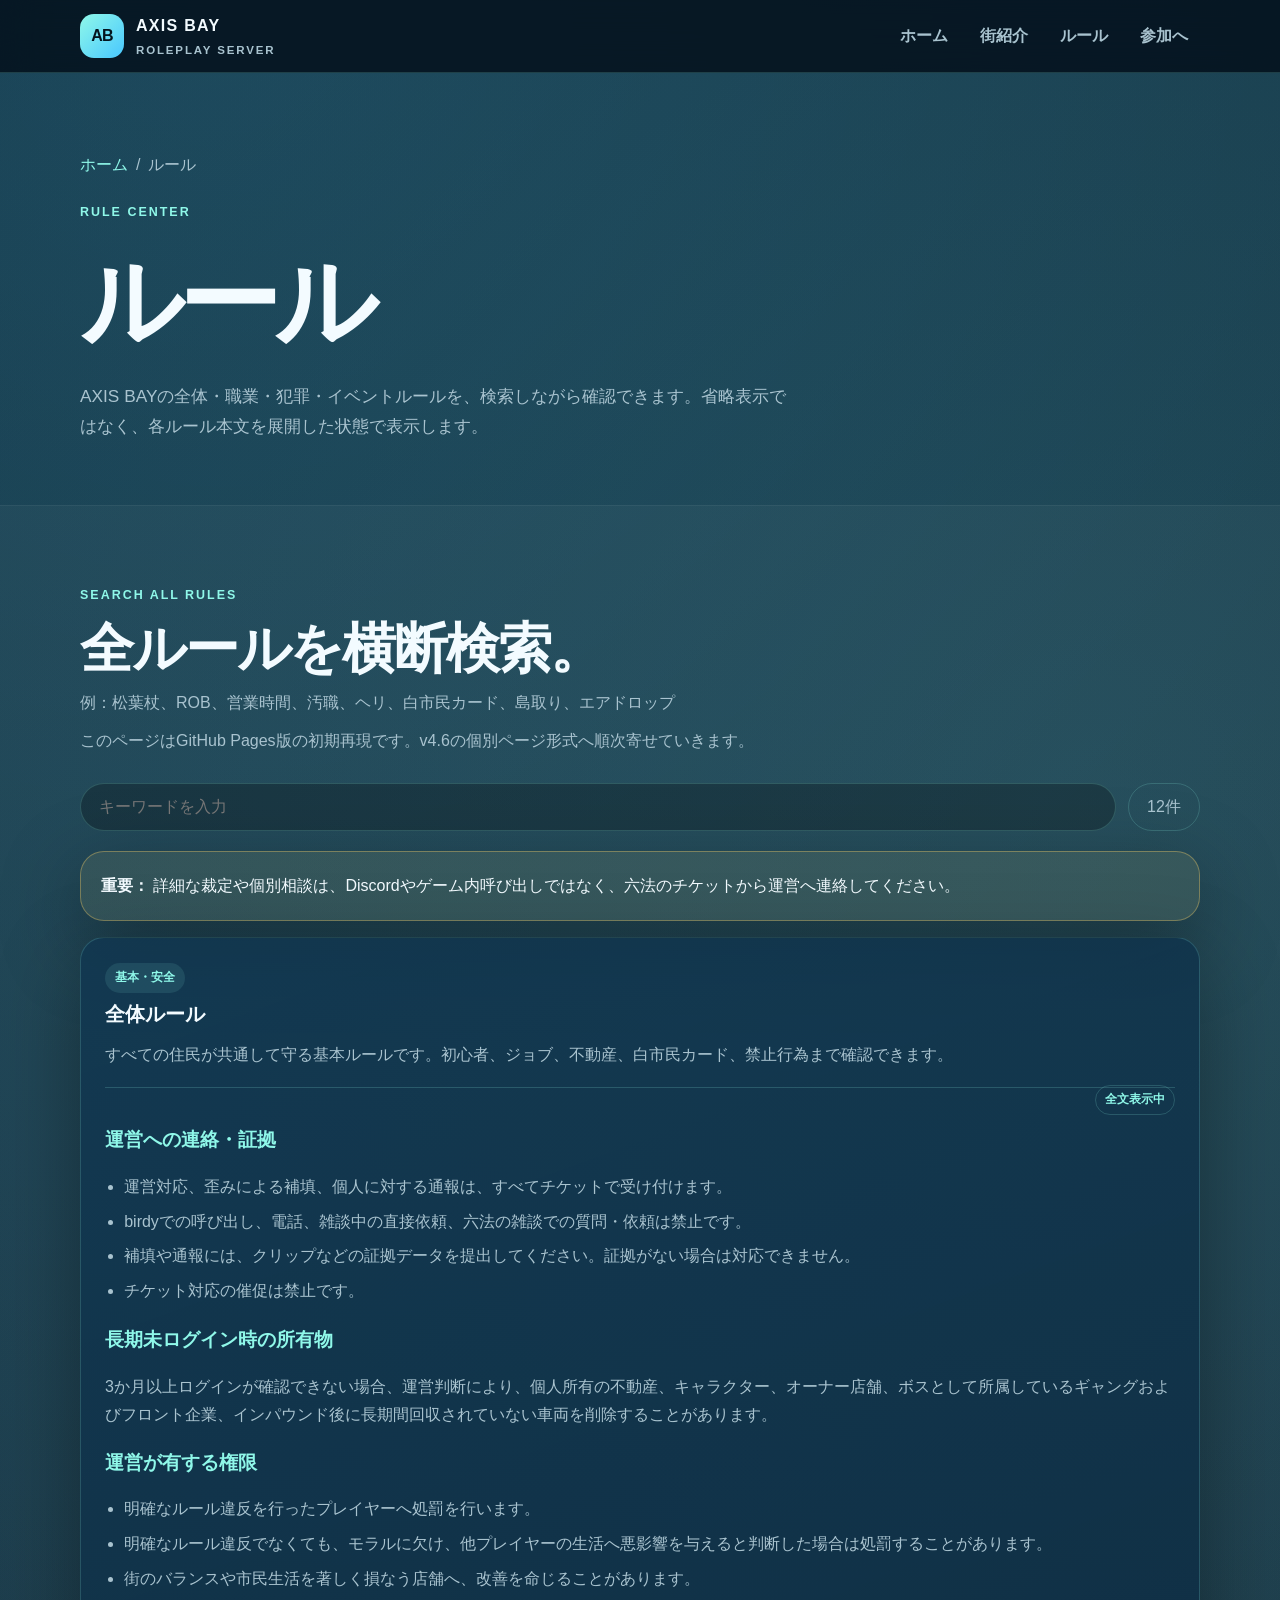
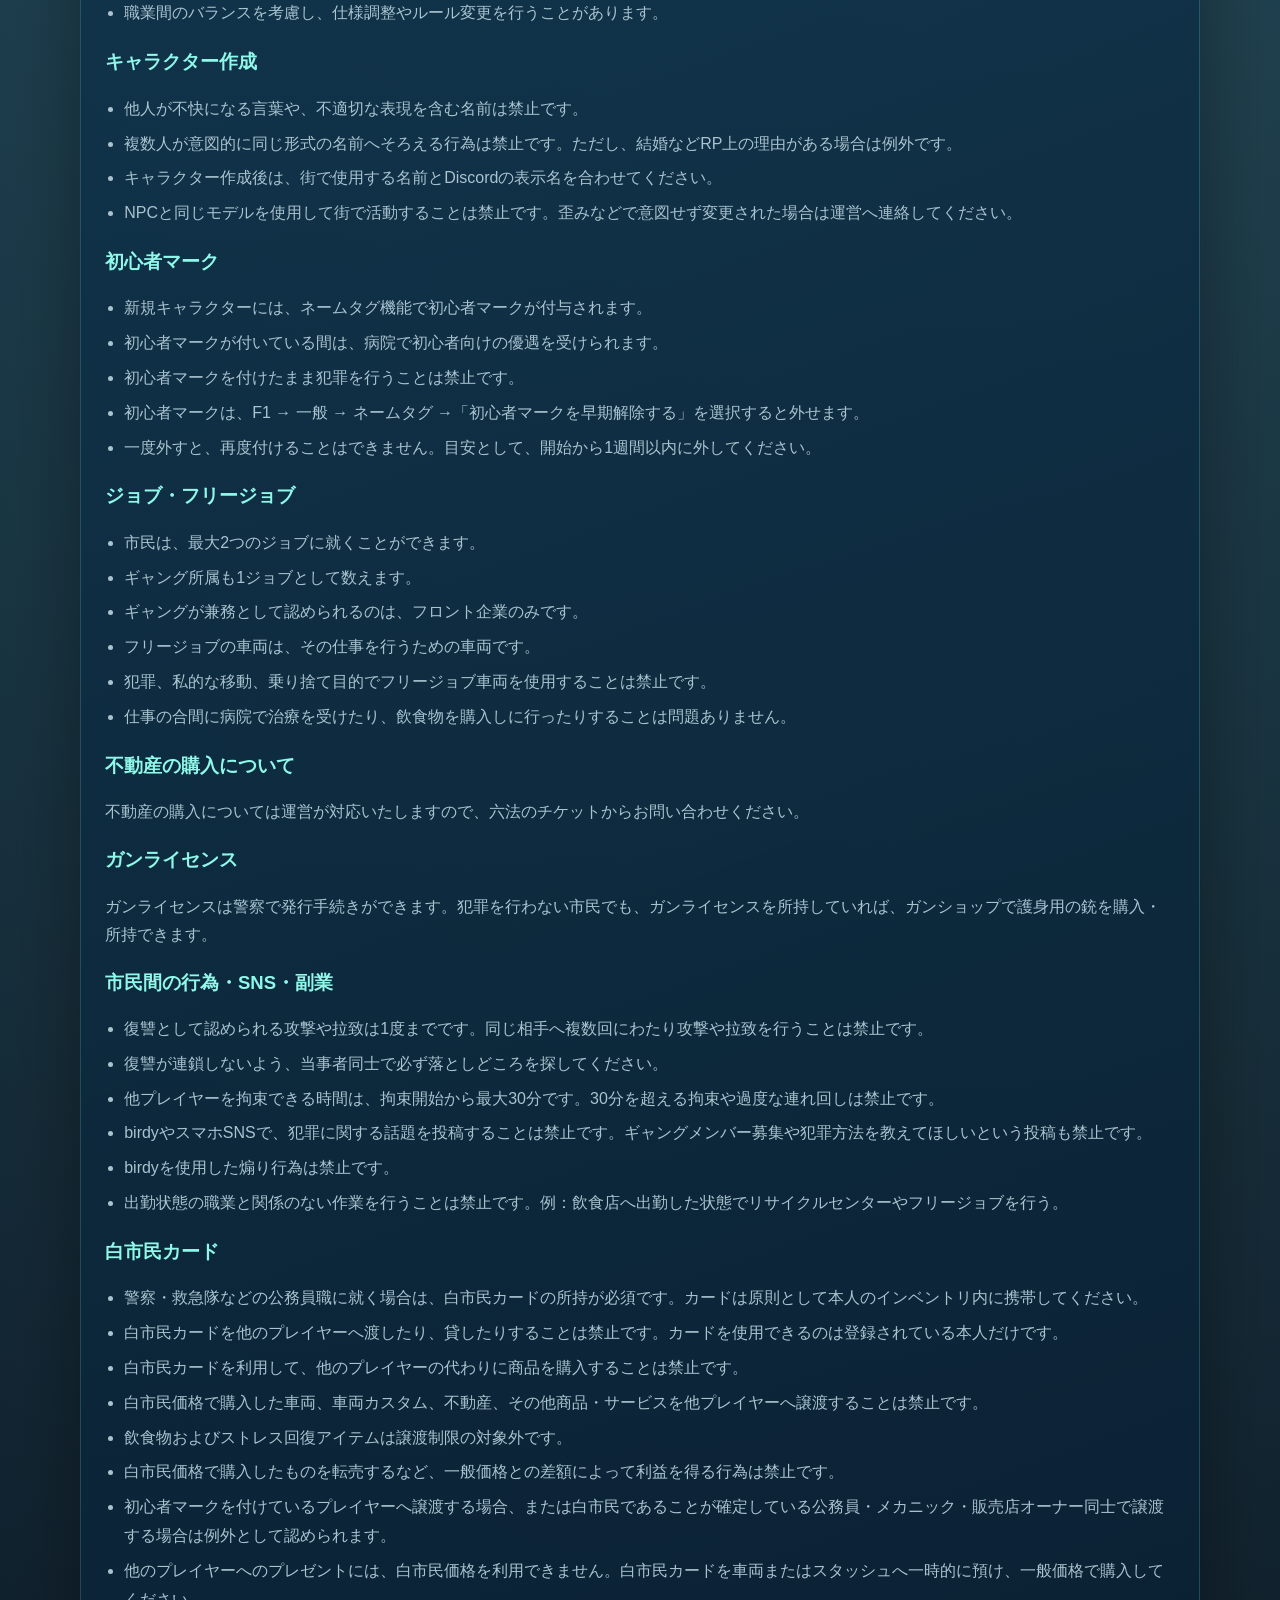
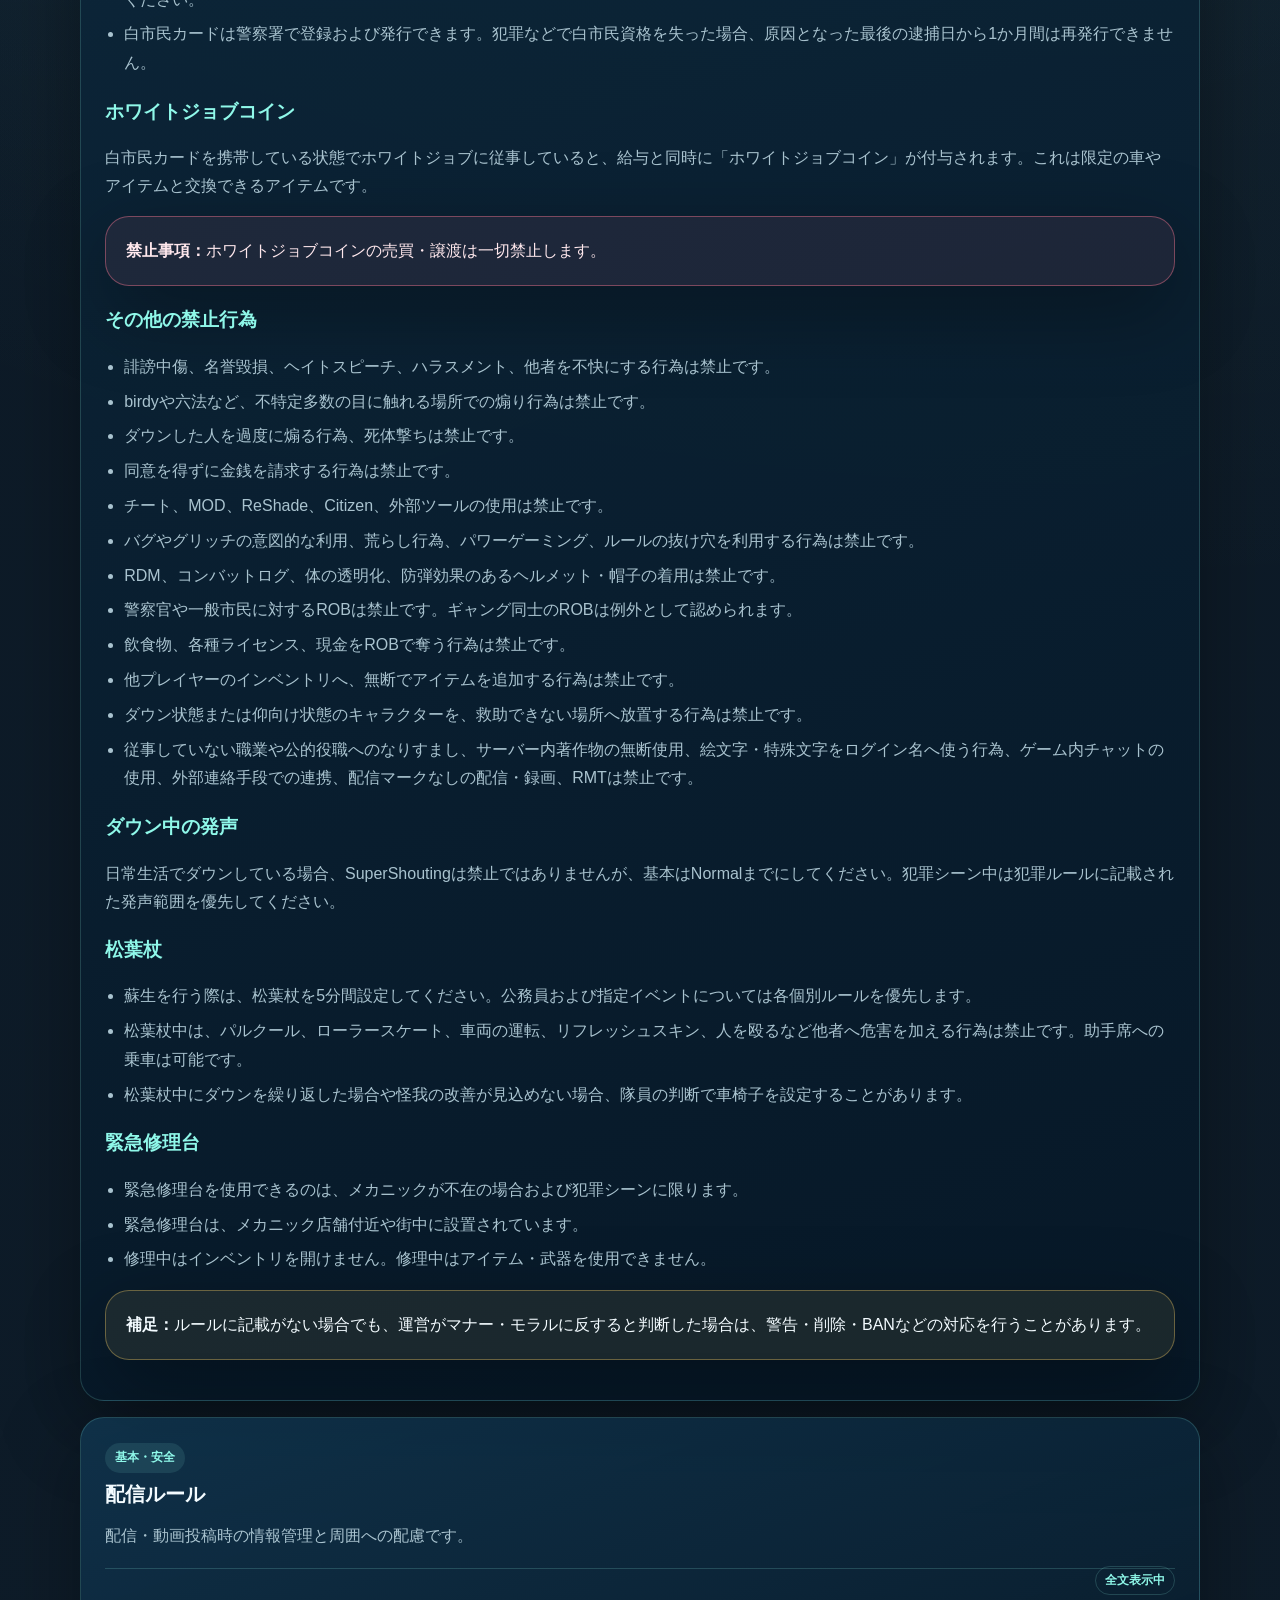
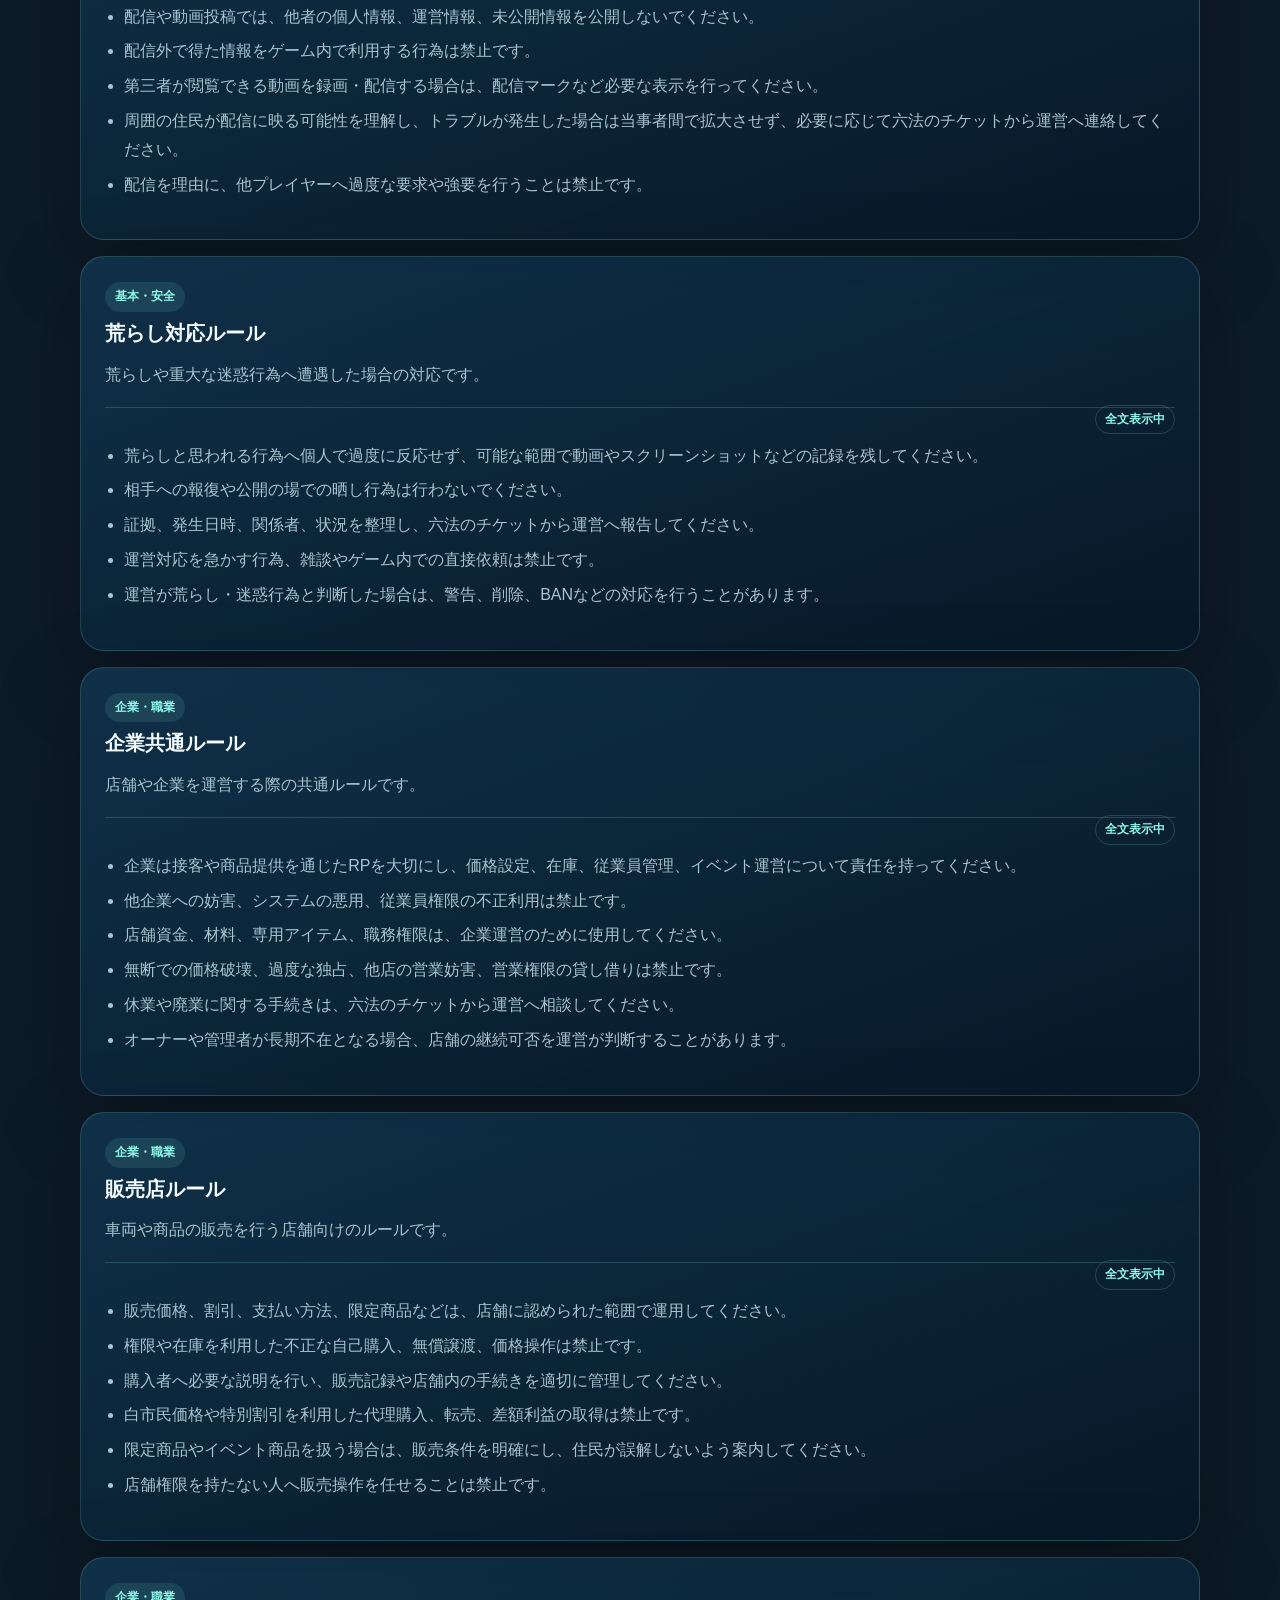
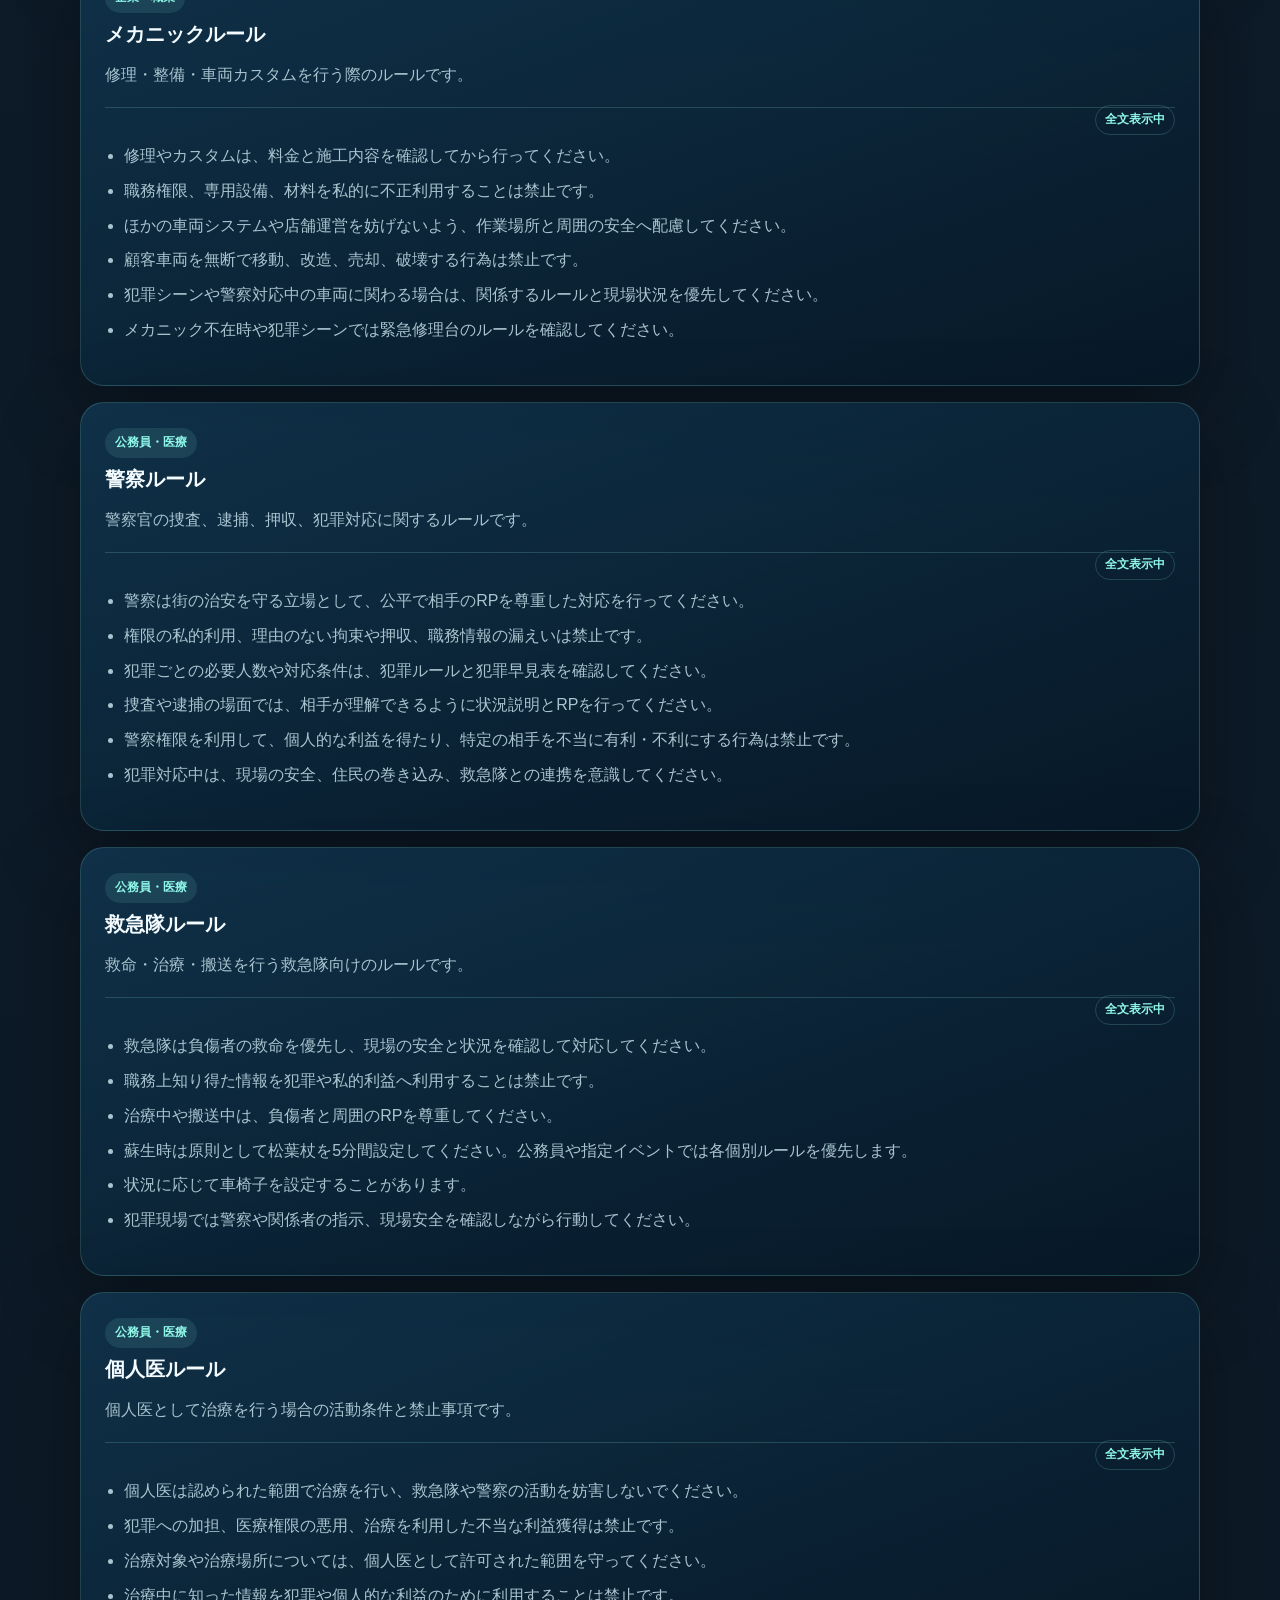
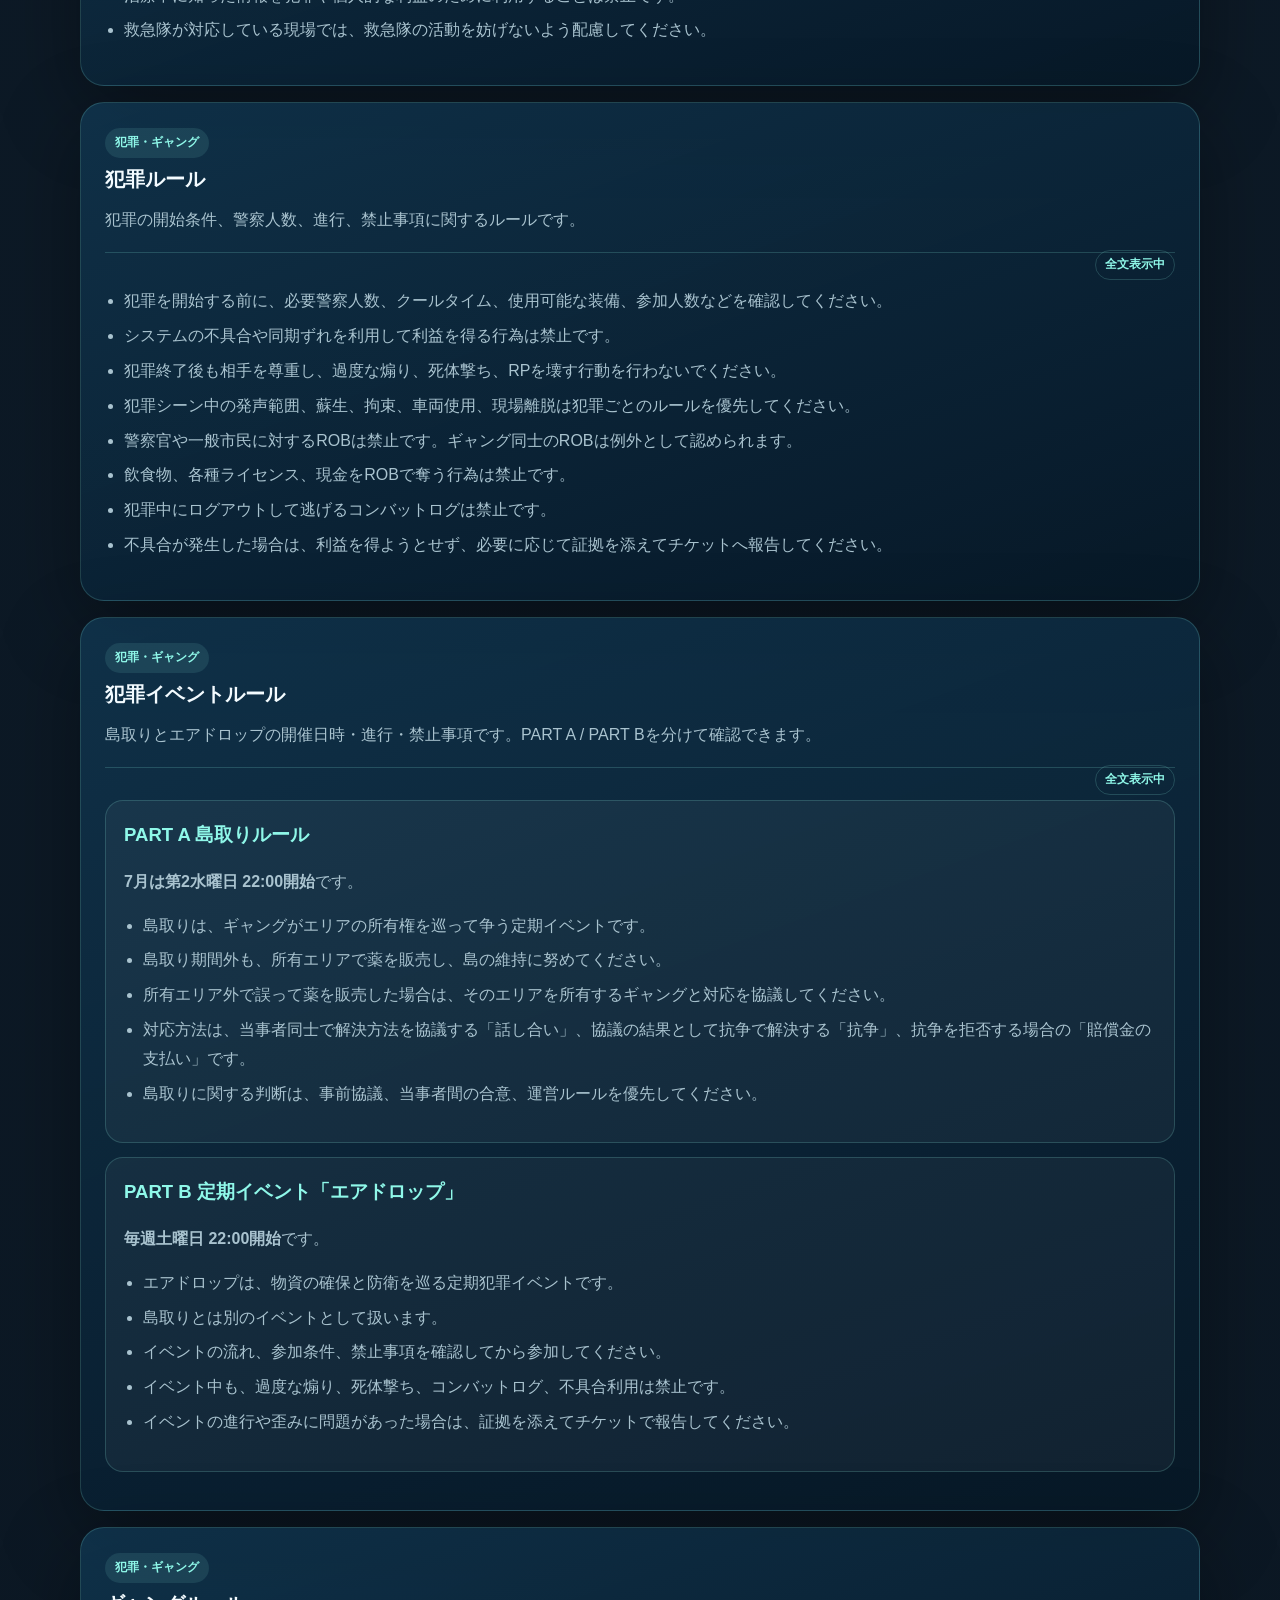
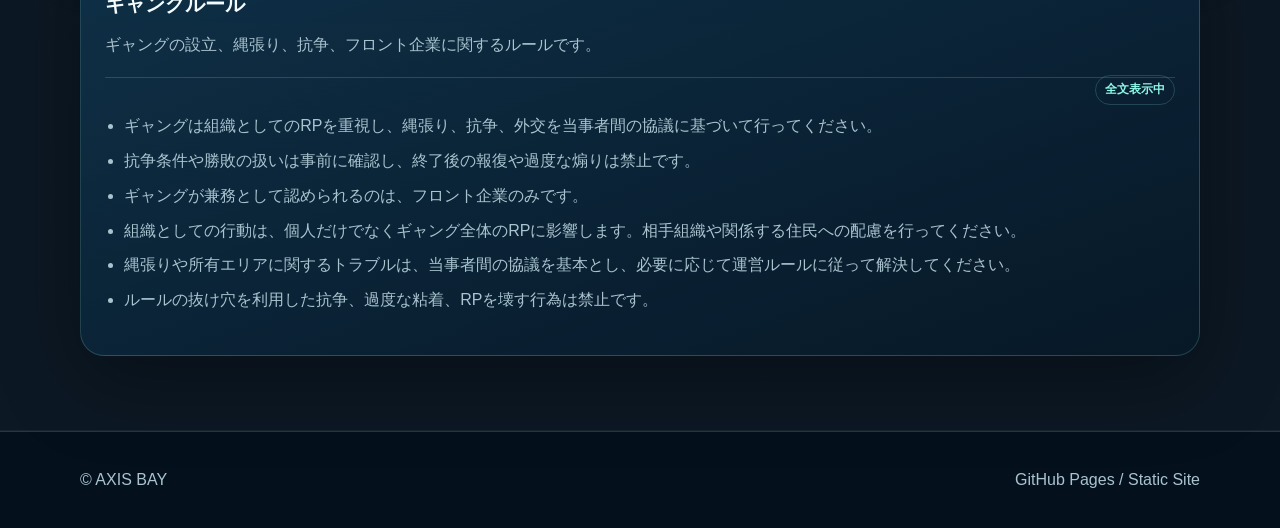
==== rules.html @ da25b993 "Add dedicated expanded rules page" ====
<!doctype html>
<html lang="ja">
<head>
  <meta charset="utf-8">
  <meta name="viewport" content="width=device-width,initial-scale=1">
  <meta name="description" content="AXIS BAYの全体・職業・犯罪・イベントルールを確認できるルールセンターです。">
  <meta name="theme-color" content="#061522">
  <title>ルール｜AXIS BAY</title>
  <link rel="stylesheet" href="assets/style.css">
  <style>
    .rules-grid{grid-template-columns:1fr!important}.rule-card{max-width:100%}.rule-card summary:after{content:'全文表示中';float:right;color:var(--accent);font-size:.78rem;border:1px solid var(--line);border-radius:999px;padding:3px 9px}.rule-card[open] summary:after{content:'全文表示中'}.rule-body{font-size:1rem}.rule-body h4{font-size:1.16rem}.rule-body li{line-height:1.8}.page-hero{padding:78px 0 46px}.breadcrumbs{display:flex;gap:8px;flex-wrap:wrap;color:var(--muted);margin-bottom:18px}.breadcrumbs a{color:var(--accent);text-decoration:none}.rule-note{margin-top:12px;color:var(--muted)}
  </style>
</head>
<body>
<header class="header">
  <div class="container nav">
    <a class="brand" href="index.html"><span class="brand-mark">AB</span><span>AXIS BAY<small>ROLEPLAY SERVER</small></span></a>
    <button class="menu" type="button" aria-label="メニューを開く">☰</button>
    <nav class="links" aria-label="主要メニュー">
      <a href="index.html">ホーム</a>
      <a href="index.html#city">街紹介</a>
      <a href="rules.html">ルール</a>
      <a href="index.html#join">参加へ</a>
    </nav>
  </div>
</header>
<main>
  <section class="page-hero">
    <div class="container">
      <div class="breadcrumbs"><a href="index.html">ホーム</a><span>/</span><span>ルール</span></div>
      <span class="eyebrow">RULE CENTER</span>
      <h1>ルール</h1>
      <p class="lead">AXIS BAYの全体・職業・犯罪・イベントルールを、検索しながら確認できます。省略表示ではなく、各ルール本文を展開した状態で表示します。</p>
    </div>
  </section>
  <section class="section alt" id="rules">
    <div class="container">
      <div class="section-head">
        <span class="eyebrow">SEARCH ALL RULES</span>
        <h2>全ルールを横断検索。</h2>
        <p>例：松葉杖、ROB、営業時間、汚職、ヘリ、白市民カード、島取り、エアドロップ</p>
        <p class="rule-note">このページはGitHub Pages版の初期再現です。v4.6の個別ページ形式へ順次寄せていきます。</p>
      </div>
      <div class="tool-row">
        <input class="search" id="ruleSearch" type="search" placeholder="キーワードを入力">
        <span class="pill" id="ruleCount">12件</span>
      </div>
      <div class="alert warn"><strong>重要：</strong> 詳細な裁定や個別相談は、Discordやゲーム内呼び出しではなく、六法のチケットから運営へ連絡してください。</div>
      <div class="card-grid rules-grid" id="ruleList"></div>
    </div>
  </section>
</main>
<footer class="footer"><div class="container footer-row"><span>© AXIS BAY</span><span>GitHub Pages / Static Site</span></div></footer>
<script src="assets/app.js"></script>
<script>
  window.addEventListener('DOMContentLoaded', function(){
    document.querySelectorAll('.rule-card').forEach(function(card){ card.open = true; });
    var search = document.getElementById('ruleSearch');
    if (search) search.addEventListener('input', function(){ setTimeout(function(){ document.querySelectorAll('.rule-card').forEach(function(card){ card.open = true; }); }, 0); });
  });
</script>
</body>
</html>
---- assets/style.css ----
:root{--bg:#061522;--bg2:#04111d;--panel:#0d2a42;--panel2:#103650;--line:rgba(143,248,233,.18);--text:#f3fbff;--muted:#a9c3cf;--accent:#8ff8e9;--accent2:#48c7ff;--warn:#ffd166;--danger:#ff7891;--ok:#9cffc5;--shadow:0 24px 80px rgba(0,0,0,.34);--radius:24px}*{box-sizing:border-box}html{scroll-behavior:smooth}body{margin:0;background:radial-gradient(circle at 18% 0%,rgba(72,199,255,.22),transparent 34%),radial-gradient(circle at 85% 8%,rgba(143,248,233,.15),transparent 32%),linear-gradient(180deg,#04111d,#061522 50%,#04111d);color:var(--text);font-family:-apple-system,BlinkMacSystemFont,'Segoe UI','Noto Sans JP',sans-serif;line-height:1.75}.container{width:min(1120px,calc(100% - 40px));margin:auto}.header{position:sticky;top:0;z-index:10;background:rgba(4,17,29,.86);backdrop-filter:blur(16px);border-bottom:1px solid var(--line)}.nav{min-height:72px;display:flex;align-items:center;justify-content:space-between;gap:18px}.brand{display:flex;align-items:center;gap:12px;color:var(--text);text-decoration:none;font-weight:900;letter-spacing:.08em}.brand small{display:block;color:var(--muted);font-size:.72rem;letter-spacing:.16em}.brand-mark{display:grid;place-items:center;width:44px;height:44px;border-radius:14px;background:linear-gradient(135deg,var(--accent),var(--accent2));color:#03131d;letter-spacing:-.05em}.links{display:flex;gap:8px}.links a{color:var(--muted);text-decoration:none;font-weight:800;padding:9px 12px;border-radius:999px}.links a:hover{color:var(--text);background:rgba(143,248,233,.1)}.menu{display:none;background:rgba(143,248,233,.1);border:1px solid var(--line);color:var(--text);border-radius:12px;padding:8px 12px;font-size:1.1rem}.hero{padding:92px 0 74px}.hero-grid{display:grid;grid-template-columns:1.05fr .95fr;gap:42px;align-items:center}.eyebrow{display:inline-block;color:var(--accent);font-weight:900;letter-spacing:.16em;font-size:.78rem}h1,h2,h3{line-height:1.15;margin:0}h1{font-size:clamp(3.2rem,8vw,6.6rem);letter-spacing:-.06em;margin:18px 0 20px}h2{font-size:clamp(2rem,5vw,3.35rem);letter-spacing:-.04em}h3{font-size:1.22rem}.lead,.section-head p,.card p,.rule-card p,p{color:var(--muted)}.lead{font-size:1.08rem;max-width:720px}.actions{display:flex;flex-wrap:wrap;gap:12px;margin-top:30px}.button{min-height:48px;display:inline-flex;align-items:center;justify-content:center;padding:0 20px;border-radius:999px;background:linear-gradient(135deg,var(--accent),var(--accent2));color:#03131d;text-decoration:none;font-weight:900;border:0}.button.sub{background:transparent;color:var(--text);border:1px solid var(--line)}.stat-grid{display:grid;grid-template-columns:repeat(2,1fr);gap:14px}.stat,.card,.rule-card,.alert,.video{border:1px solid var(--line);border-radius:var(--radius);background:linear-gradient(160deg,rgba(16,54,80,.82),rgba(7,24,39,.88));box-shadow:var(--shadow)}.stat{padding:22px}.stat b{display:block;color:var(--accent);font-size:1.55rem}.stat span{color:var(--muted);font-size:.9rem}.section{padding:74px 0}.section.alt{background:rgba(255,255,255,.03);border-top:1px solid rgba(255,255,255,.05);border-bottom:1px solid rgba(255,255,255,.05)}.section-head{margin-bottom:28px}.section-head h2{margin-top:10px}.section-head p{margin:10px 0 0}.card-grid{display:grid;grid-template-columns:repeat(3,1fr);gap:16px}.card,.rule-card{padding:24px}.tag{display:inline-block;color:var(--accent);background:rgba(143,248,233,.1);border-radius:999px;padding:4px 10px;font-size:.78rem;font-weight:900;margin-bottom:10px}.schedule{margin-top:14px;color:var(--ok);font-weight:900}.video{padding:14px;overflow:hidden}.frame{position:relative;aspect-ratio:16/9;border-radius:18px;overflow:hidden;background:#000}.frame iframe{position:absolute;inset:0;width:100%;height:100%;border:0}.tool-row{display:flex;gap:12px;flex-wrap:wrap;margin:20px 0}.search{flex:1;min-width:260px;border:1px solid var(--line);border-radius:999px;background:rgba(0,0,0,.26);color:var(--text);padding:14px 18px;font-size:1rem}.pill{display:inline-flex;align-items:center;justify-content:center;border:1px solid var(--line);border-radius:999px;padding:7px 12px;color:var(--muted);min-width:72px}.alert{padding:20px;margin:16px 0}.alert.warn{border-color:rgba(255,209,102,.35);background:rgba(255,209,102,.08)}.alert.danger{border-color:rgba(255,120,145,.42);background:rgba(255,120,145,.08);color:#ffe8ed}.rules-grid{align-items:start}.rule-card summary{cursor:pointer;list-style:none}.rule-card summary::-webkit-details-marker{display:none}.rule-card summary:after{content:'＋';float:right;color:var(--accent);font-weight:900;font-size:1.3rem}.rule-card[open] summary:after{content:'－'}.rule-body{margin-top:18px;padding-top:18px;border-top:1px solid var(--line)}.rule-body h4{margin:18px 0 6px;color:var(--accent)}.rule-body ul{padding-left:1.2em;color:var(--muted)}.rule-body li{margin:6px 0}.part{margin:14px 0;padding:18px;border:1px solid var(--line);border-radius:18px;background:rgba(255,255,255,.045)}.part h4{margin-top:0}.link-actions{margin-top:26px}.footer{padding:34px 0;border-top:1px solid var(--line);color:var(--muted)}.footer-row{display:flex;justify-content:space-between;gap:18px;flex-wrap:wrap}@media(max-width:900px){.hero-grid,.card-grid{grid-template-columns:1fr}.links{display:none;position:absolute;left:20px;right:20px;top:78px;flex-direction:column;background:rgba(4,17,29,.97);border:1px solid var(--line);border-radius:18px;padding:12px}.links.open{display:flex}.menu{display:block}.stat-grid{grid-template-columns:1fr 1fr}}@media(max-width:520px){.container{width:min(100% - 26px,1120px)}.hero{padding:58px 0}.stat-grid{grid-template-columns:1fr}h1{font-size:clamp(3rem,16vw,4.7rem)}.card,.rule-card{padding:20px}.search{min-width:100%}}
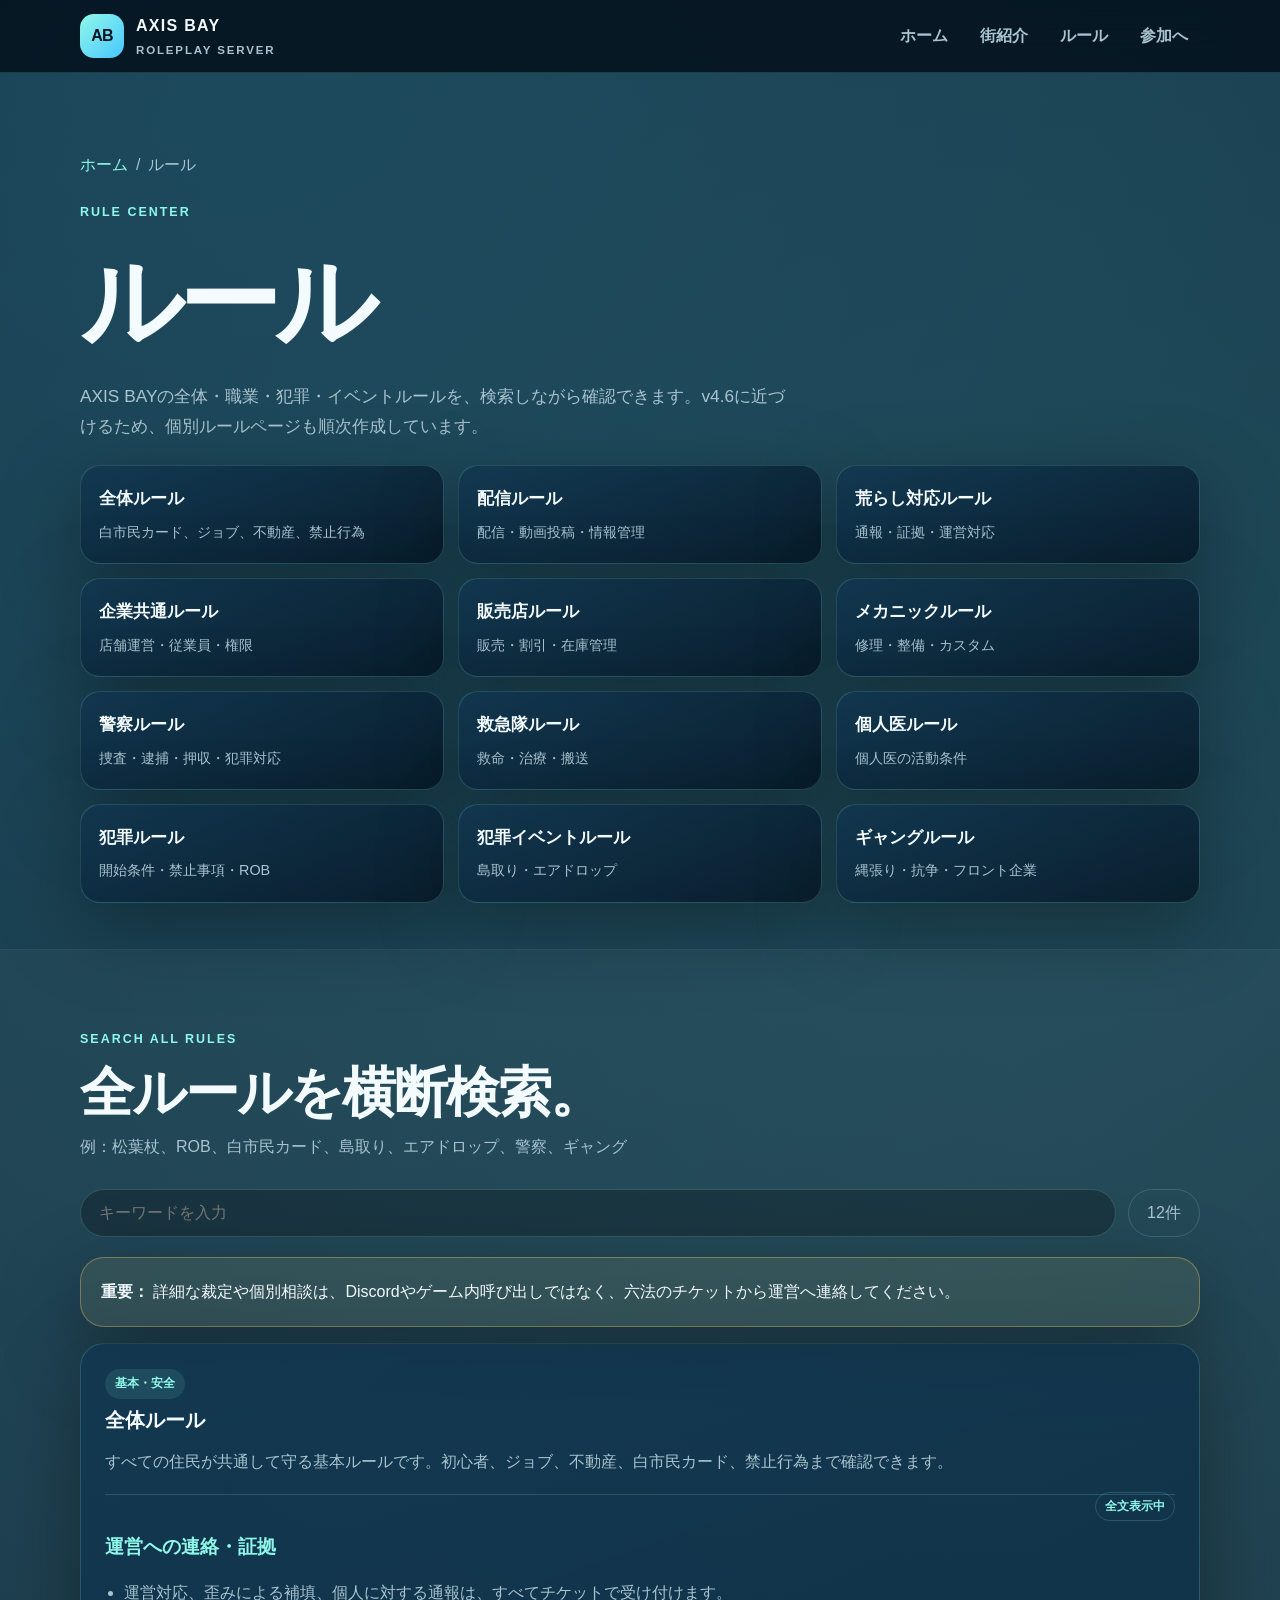
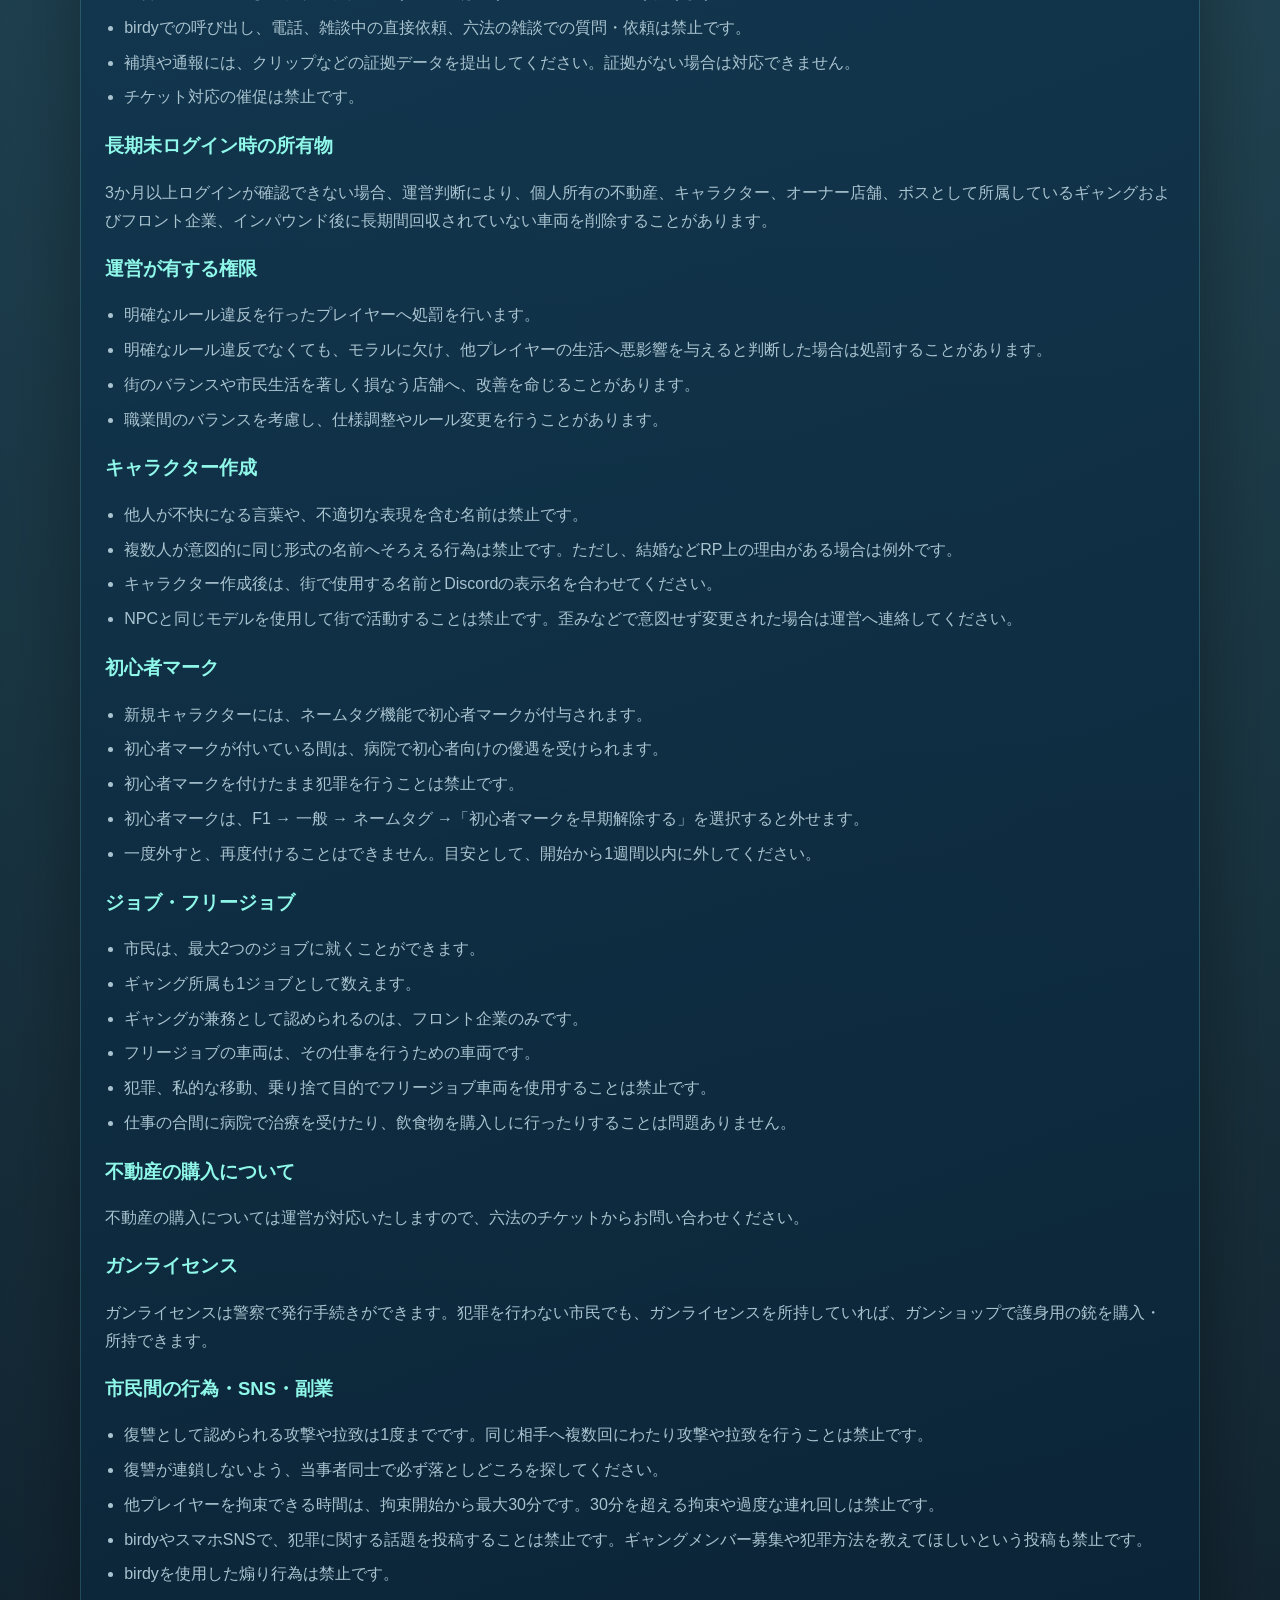
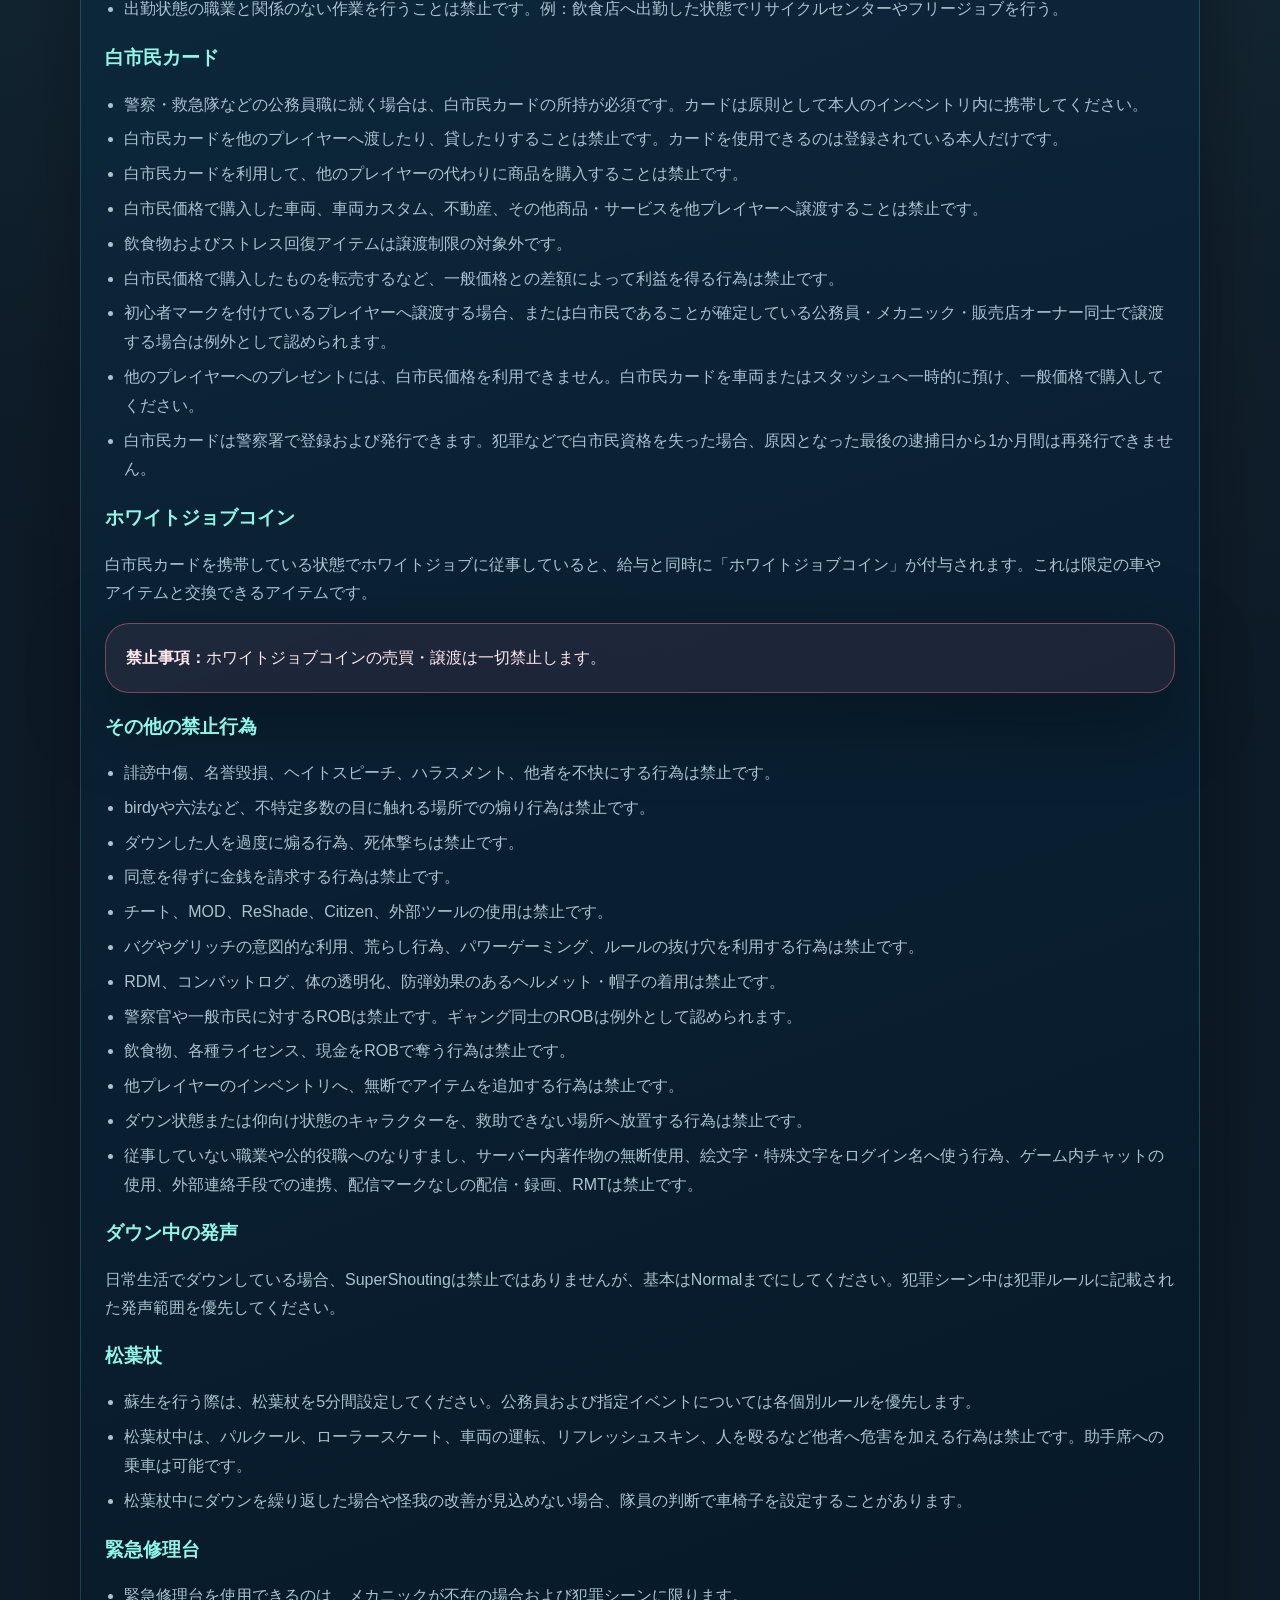
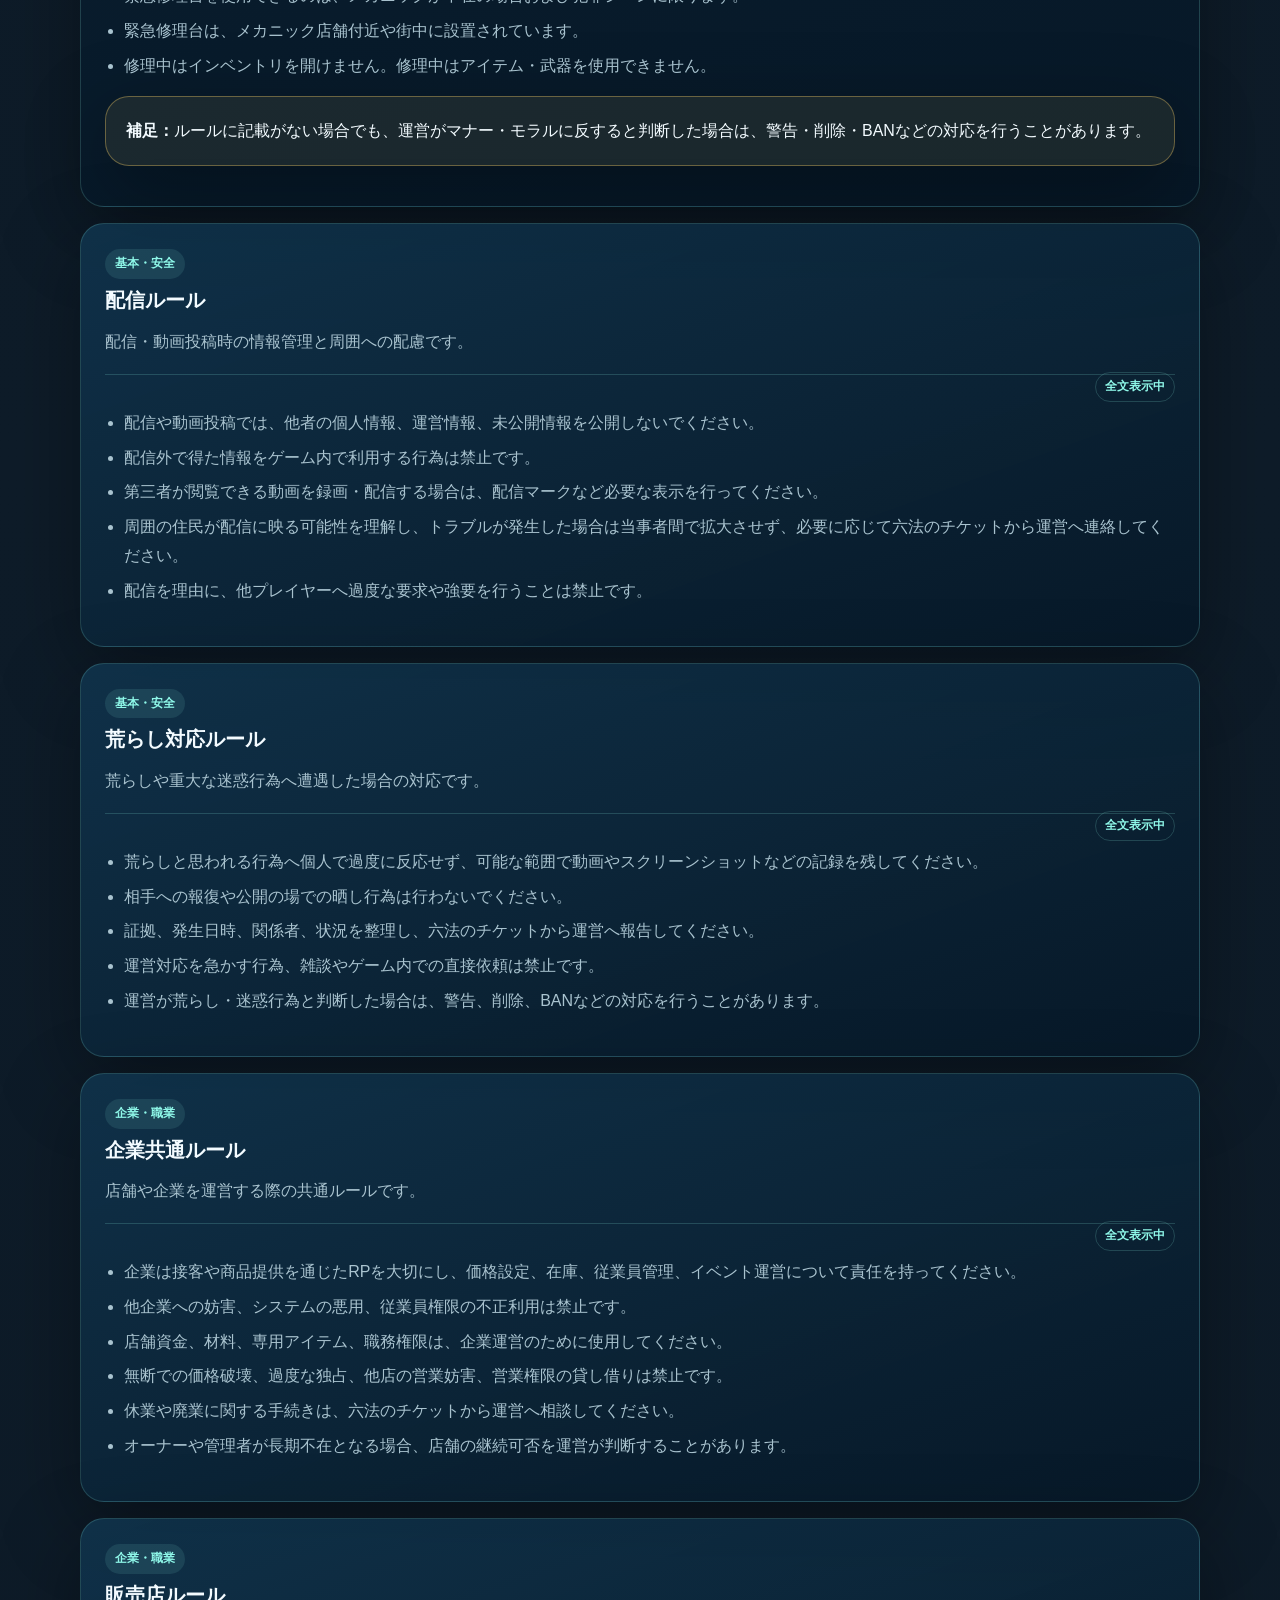
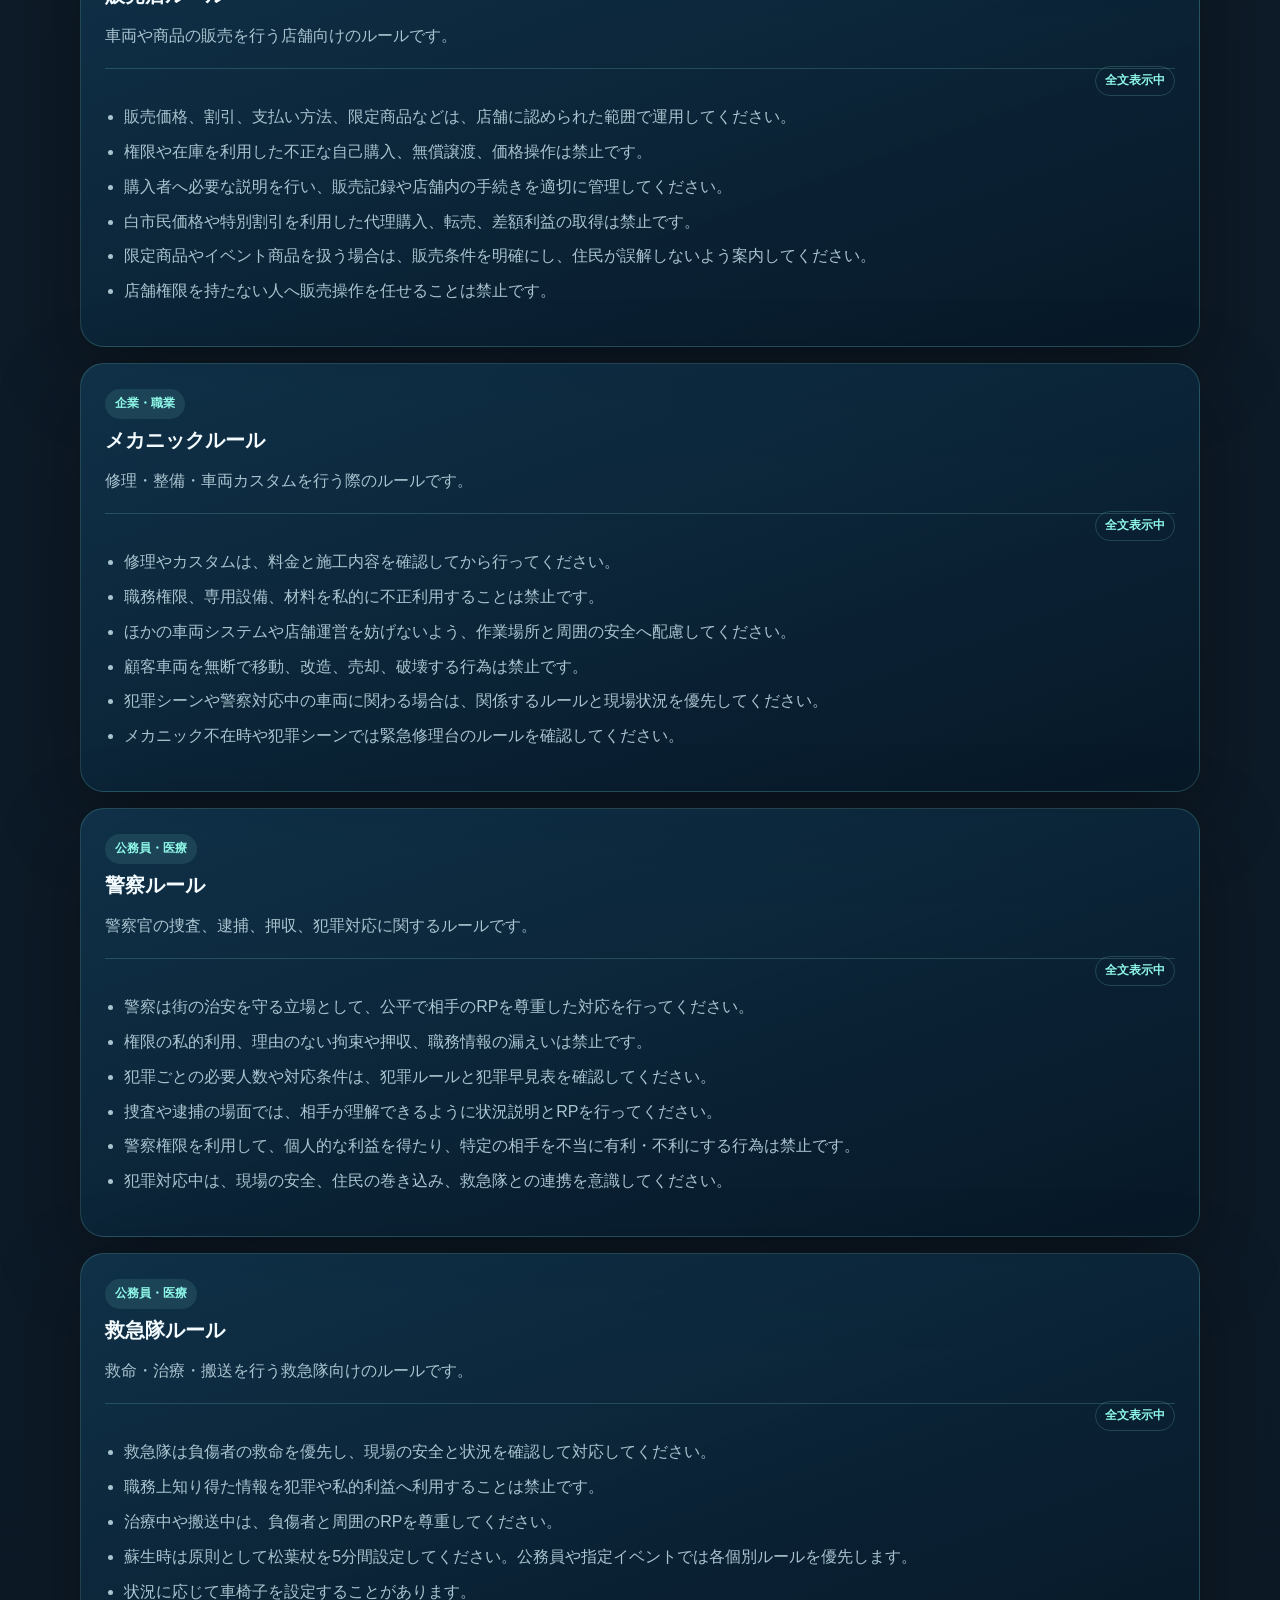
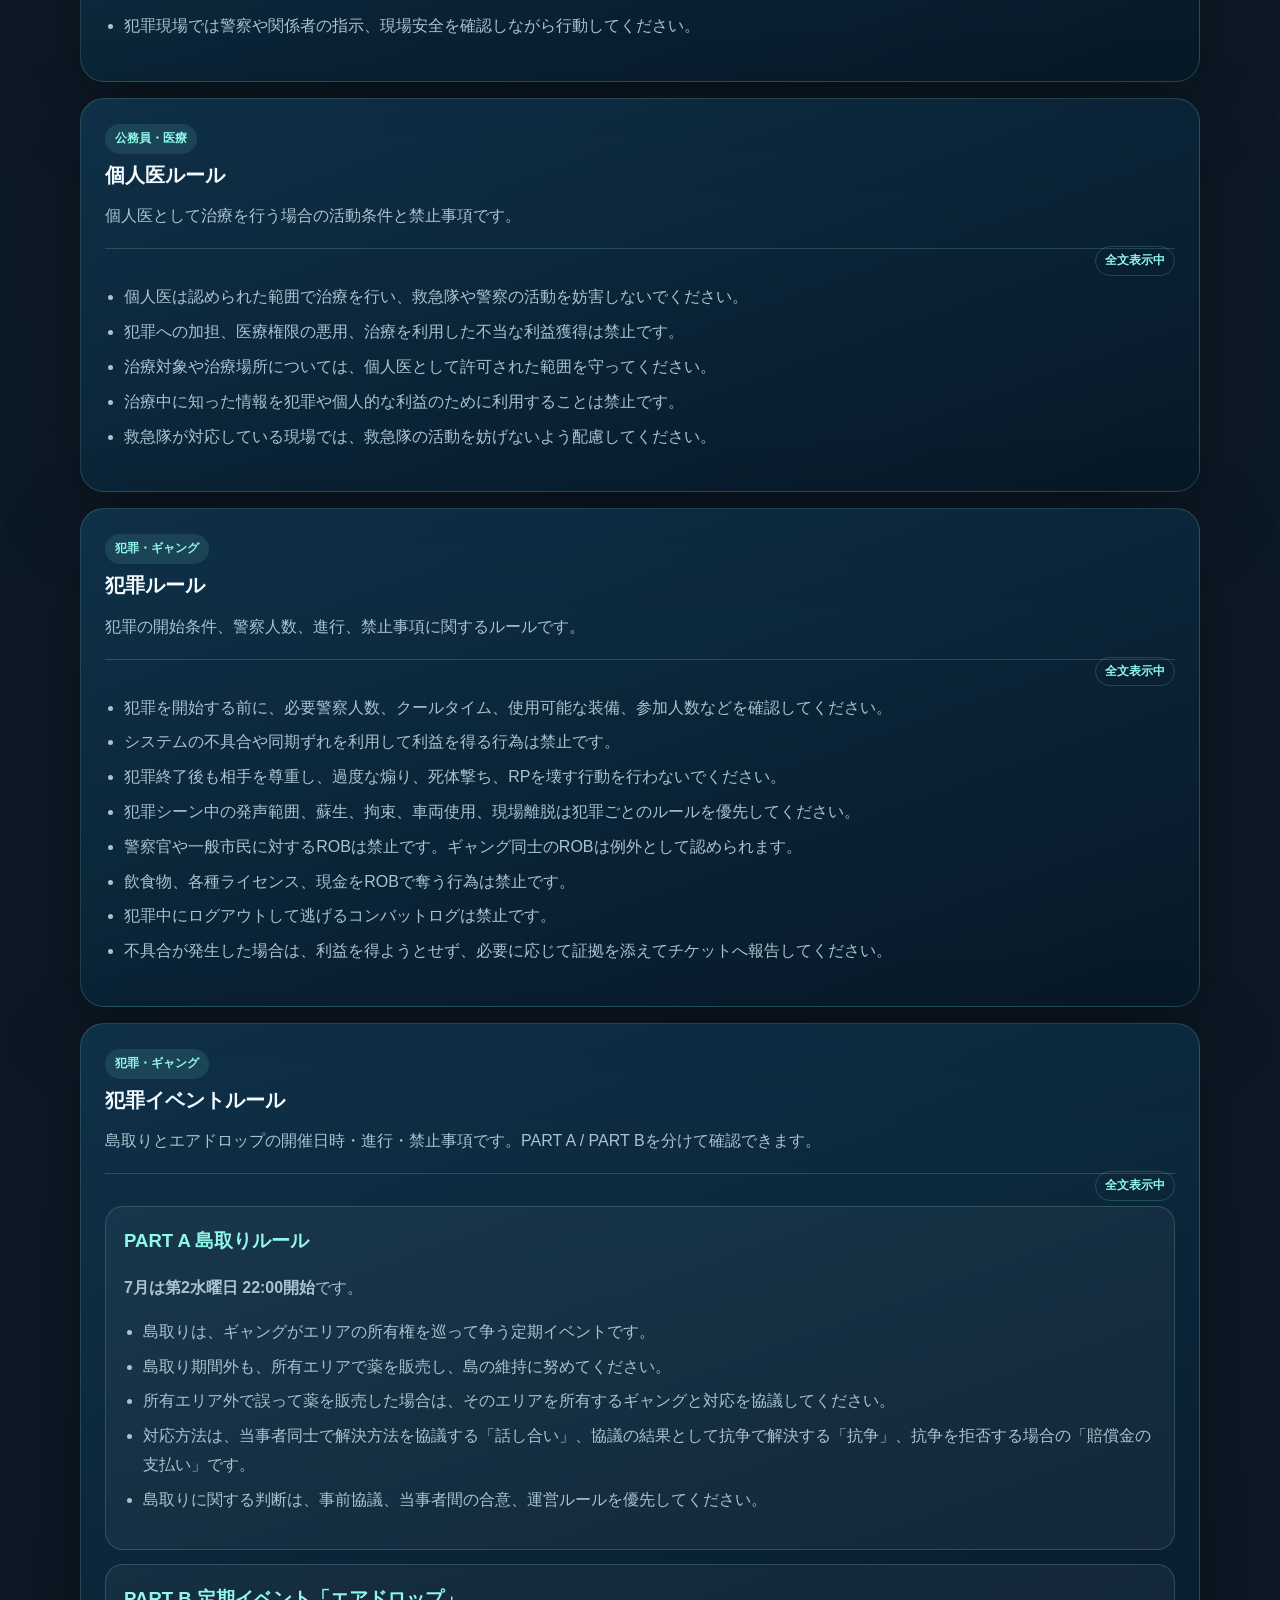
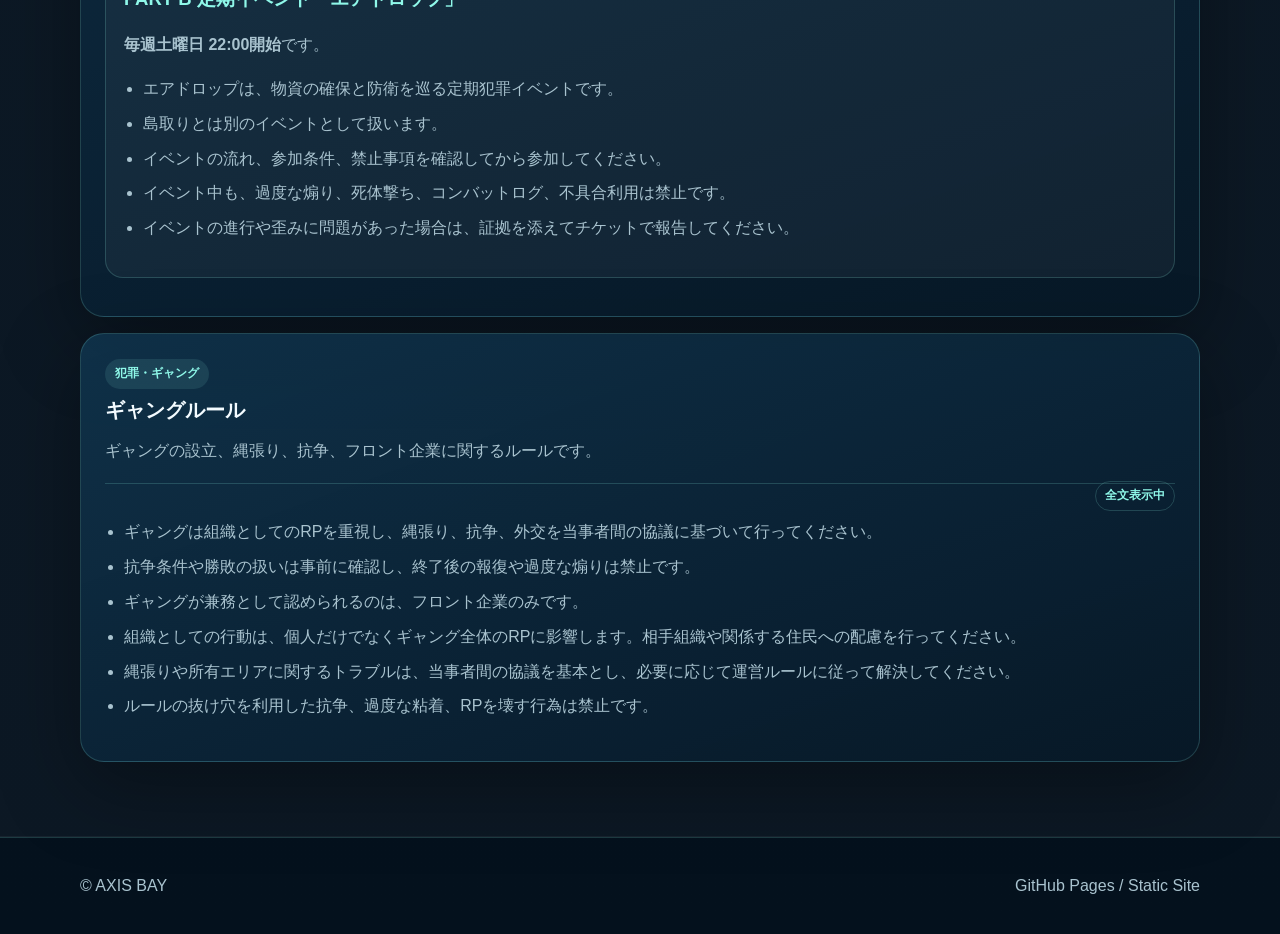
==== commit 12603fba: "Add v4.6 style rule hub links" ====
--- a/rules.html
+++ b/rules.html
@@ -8,7 +8,7 @@
   <title>ルール｜AXIS BAY</title>
   <link rel="stylesheet" href="assets/style.css">
   <style>
-    .rules-grid{grid-template-columns:1fr!important}.rule-card{max-width:100%}.rule-card summary:after{content:'全文表示中';float:right;color:var(--accent);font-size:.78rem;border:1px solid var(--line);border-radius:999px;padding:3px 9px}.rule-card[open] summary:after{content:'全文表示中'}.rule-body{font-size:1rem}.rule-body h4{font-size:1.16rem}.rule-body li{line-height:1.8}.page-hero{padding:78px 0 46px}.breadcrumbs{display:flex;gap:8px;flex-wrap:wrap;color:var(--muted);margin-bottom:18px}.breadcrumbs a{color:var(--accent);text-decoration:none}.rule-note{margin-top:12px;color:var(--muted)}
+    .rules-grid{grid-template-columns:1fr!important}.rule-card{max-width:100%}.rule-card summary:after{content:'全文表示中';float:right;color:var(--accent);font-size:.78rem;border:1px solid var(--line);border-radius:999px;padding:3px 9px}.rule-card[open] summary:after{content:'全文表示中'}.rule-body{font-size:1rem}.rule-body h4{font-size:1.16rem}.rule-body li{line-height:1.8}.page-hero{padding:78px 0 46px}.breadcrumbs{display:flex;gap:8px;flex-wrap:wrap;color:var(--muted);margin-bottom:18px}.breadcrumbs a{color:var(--accent);text-decoration:none}.rule-note{margin-top:12px;color:var(--muted)}.rule-link-grid{display:grid;grid-template-columns:repeat(3,1fr);gap:14px;margin-top:24px}.rule-link{display:block;text-decoration:none;border:1px solid var(--line);border-radius:20px;padding:18px;background:linear-gradient(160deg,rgba(16,54,80,.82),rgba(7,24,39,.88));box-shadow:var(--shadow)}.rule-link strong{display:block;color:var(--text);font-size:1.06rem}.rule-link span{display:block;color:var(--muted);font-size:.9rem;margin-top:6px}@media(max-width:900px){.rule-link-grid{grid-template-columns:1fr}}
   </style>
 </head>
 <body>
@@ -30,7 +30,21 @@
       <div class="breadcrumbs"><a href="index.html">ホーム</a><span>/</span><span>ルール</span></div>
       <span class="eyebrow">RULE CENTER</span>
       <h1>ルール</h1>
-      <p class="lead">AXIS BAYの全体・職業・犯罪・イベントルールを、検索しながら確認できます。省略表示ではなく、各ルール本文を展開した状態で表示します。</p>
+      <p class="lead">AXIS BAYの全体・職業・犯罪・イベントルールを、検索しながら確認できます。v4.6に近づけるため、個別ルールページも順次作成しています。</p>
+      <div class="rule-link-grid">
+        <a class="rule-link" href="rules/general.html"><strong>全体ルール</strong><span>白市民カード、ジョブ、不動産、禁止行為</span></a>
+        <a class="rule-link" href="rules/streaming.html"><strong>配信ルール</strong><span>配信・動画投稿・情報管理</span></a>
+        <a class="rule-link" href="rules/safety.html"><strong>荒らし対応ルール</strong><span>通報・証拠・運営対応</span></a>
+        <a class="rule-link" href="rules/business.html"><strong>企業共通ルール</strong><span>店舗運営・従業員・権限</span></a>
+        <a class="rule-link" href="rules/shops.html"><strong>販売店ルール</strong><span>販売・割引・在庫管理</span></a>
+        <a class="rule-link" href="rules/mechanic.html"><strong>メカニックルール</strong><span>修理・整備・カスタム</span></a>
+        <a class="rule-link" href="rules/police.html"><strong>警察ルール</strong><span>捜査・逮捕・押収・犯罪対応</span></a>
+        <a class="rule-link" href="rules/ems.html"><strong>救急隊ルール</strong><span>救命・治療・搬送</span></a>
+        <a class="rule-link" href="rules/private-doctor.html"><strong>個人医ルール</strong><span>個人医の活動条件</span></a>
+        <a class="rule-link" href="rules/crime.html"><strong>犯罪ルール</strong><span>開始条件・禁止事項・ROB</span></a>
+        <a class="rule-link" href="rules/crime-events.html"><strong>犯罪イベントルール</strong><span>島取り・エアドロップ</span></a>
+        <a class="rule-link" href="rules/gang.html"><strong>ギャングルール</strong><span>縄張り・抗争・フロント企業</span></a>
+      </div>
     </div>
   </section>
   <section class="section alt" id="rules">
@@ -38,8 +52,7 @@
       <div class="section-head">
         <span class="eyebrow">SEARCH ALL RULES</span>
         <h2>全ルールを横断検索。</h2>
-        <p>例：松葉杖、ROB、営業時間、汚職、ヘリ、白市民カード、島取り、エアドロップ</p>
-        <p class="rule-note">このページはGitHub Pages版の初期再現です。v4.6の個別ページ形式へ順次寄せていきます。</p>
+        <p>例：松葉杖、ROB、白市民カード、島取り、エアドロップ、警察、ギャング</p>
       </div>
       <div class="tool-row">
         <input class="search" id="ruleSearch" type="search" placeholder="キーワードを入力">
